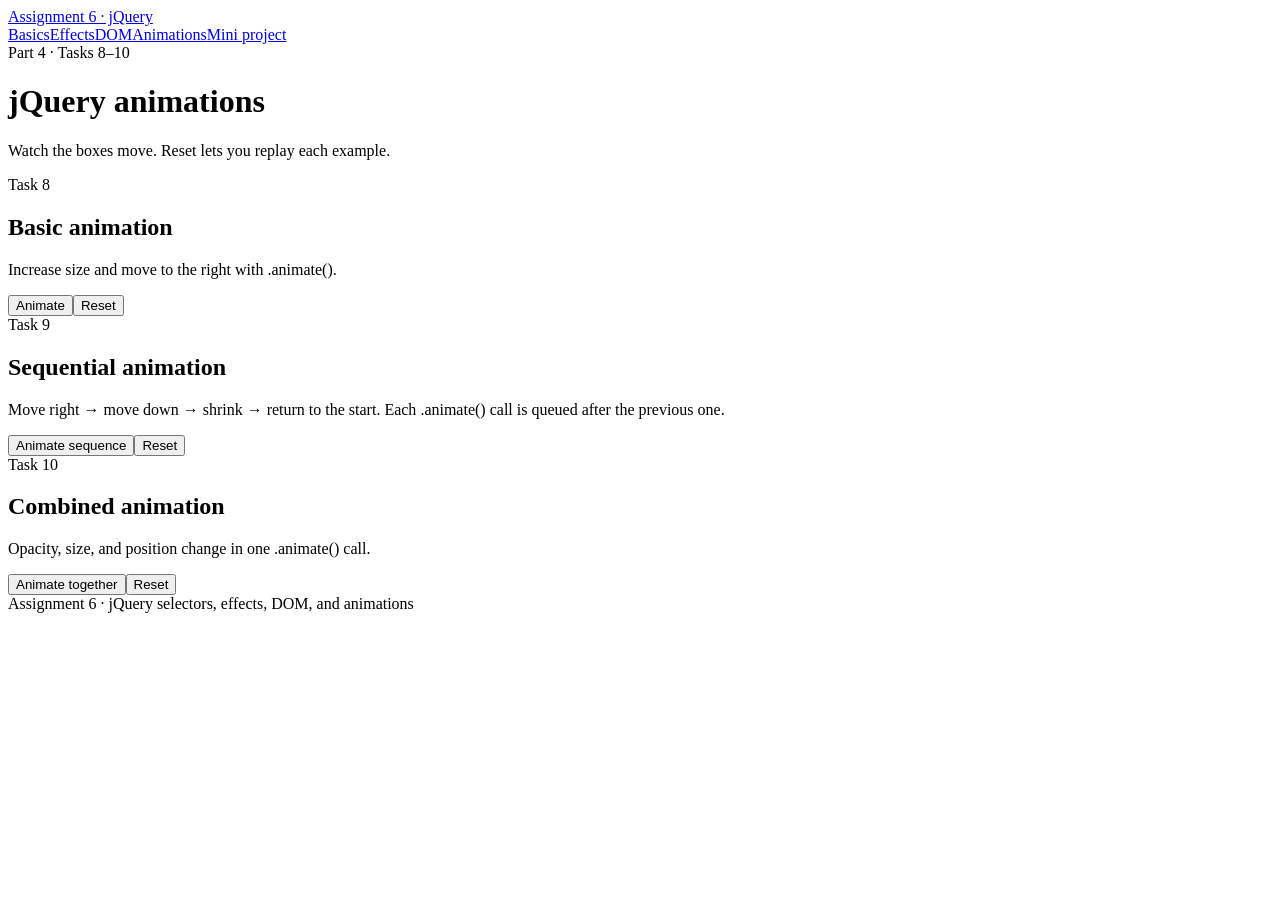
==== animations.html @ 1170bcf9 "Implement basic sequential and combined animations" ====
<!doctype html>
<html lang="en">
<head>
  <meta charset="utf-8">
  <meta name="viewport" content="width=device-width, initial-scale=1">
  <title>Animations | Assignment 6</title>
  <link rel="stylesheet" href="style.css">
  <script defer src="https://code.jquery.com/jquery-3.7.1.min.js"></script>
  <script defer src="js/animations.js"></script>
</head>
<body>
  <header class="site-header"><div class="header-inner"><a class="brand" href="index.html">Assignment 6 · jQuery</a><nav class="site-nav" aria-label="Assignment parts"><a href="index.html">Basics</a><a href="effects.html">Effects</a><a href="dom.html">DOM</a><a href="animations.html" aria-current="page">Animations</a><a href="project.html">Mini project</a></nav></div></header>
  <main class="page">
    <div class="page-intro"><span class="eyebrow">Part 4 · Tasks 8–10</span><h1>jQuery animations</h1><p>Watch the boxes move. Reset lets you replay each example.</p></div>
    <section class="task" aria-labelledby="basic-title"><span class="task-label">Task 8</span><h2 id="basic-title">Basic animation</h2><p>Increase size and move to the right with <span class="method">.animate()</span>.</p><div class="demo animation-stage"><div class="square" id="basic-square" aria-label="Orange square"></div></div><div class="actions"><button class="button" id="run-basic" type="button">Animate</button><button class="button secondary" id="reset-basic" type="button">Reset</button></div></section>
    <section class="task" aria-labelledby="sequence-title"><span class="task-label">Task 9</span><h2 id="sequence-title">Sequential animation</h2><p>Move right → move down → shrink → return to the start. Each <span class="method">.animate()</span> call is queued after the previous one.</p><div class="demo animation-stage"><div class="square blue" id="sequence-square" aria-label="Blue square"></div></div><div class="actions"><button class="button" id="run-sequence" type="button">Animate sequence</button><button class="button secondary" id="reset-sequence" type="button">Reset</button></div></section>
    <section class="task" aria-labelledby="combined-title"><span class="task-label">Task 10</span><h2 id="combined-title">Combined animation</h2><p>Opacity, size, and position change in one <span class="method">.animate()</span> call.</p><div class="demo animation-stage"><div class="square green" id="combined-square" aria-label="Green square"></div></div><div class="actions"><button class="button" id="run-combined" type="button">Animate together</button><button class="button secondary" id="reset-combined" type="button">Reset</button></div></section>
  </main><footer class="site-footer">Assignment 6 · jQuery selectors, effects, DOM, and animations</footer>
</body>
</html>
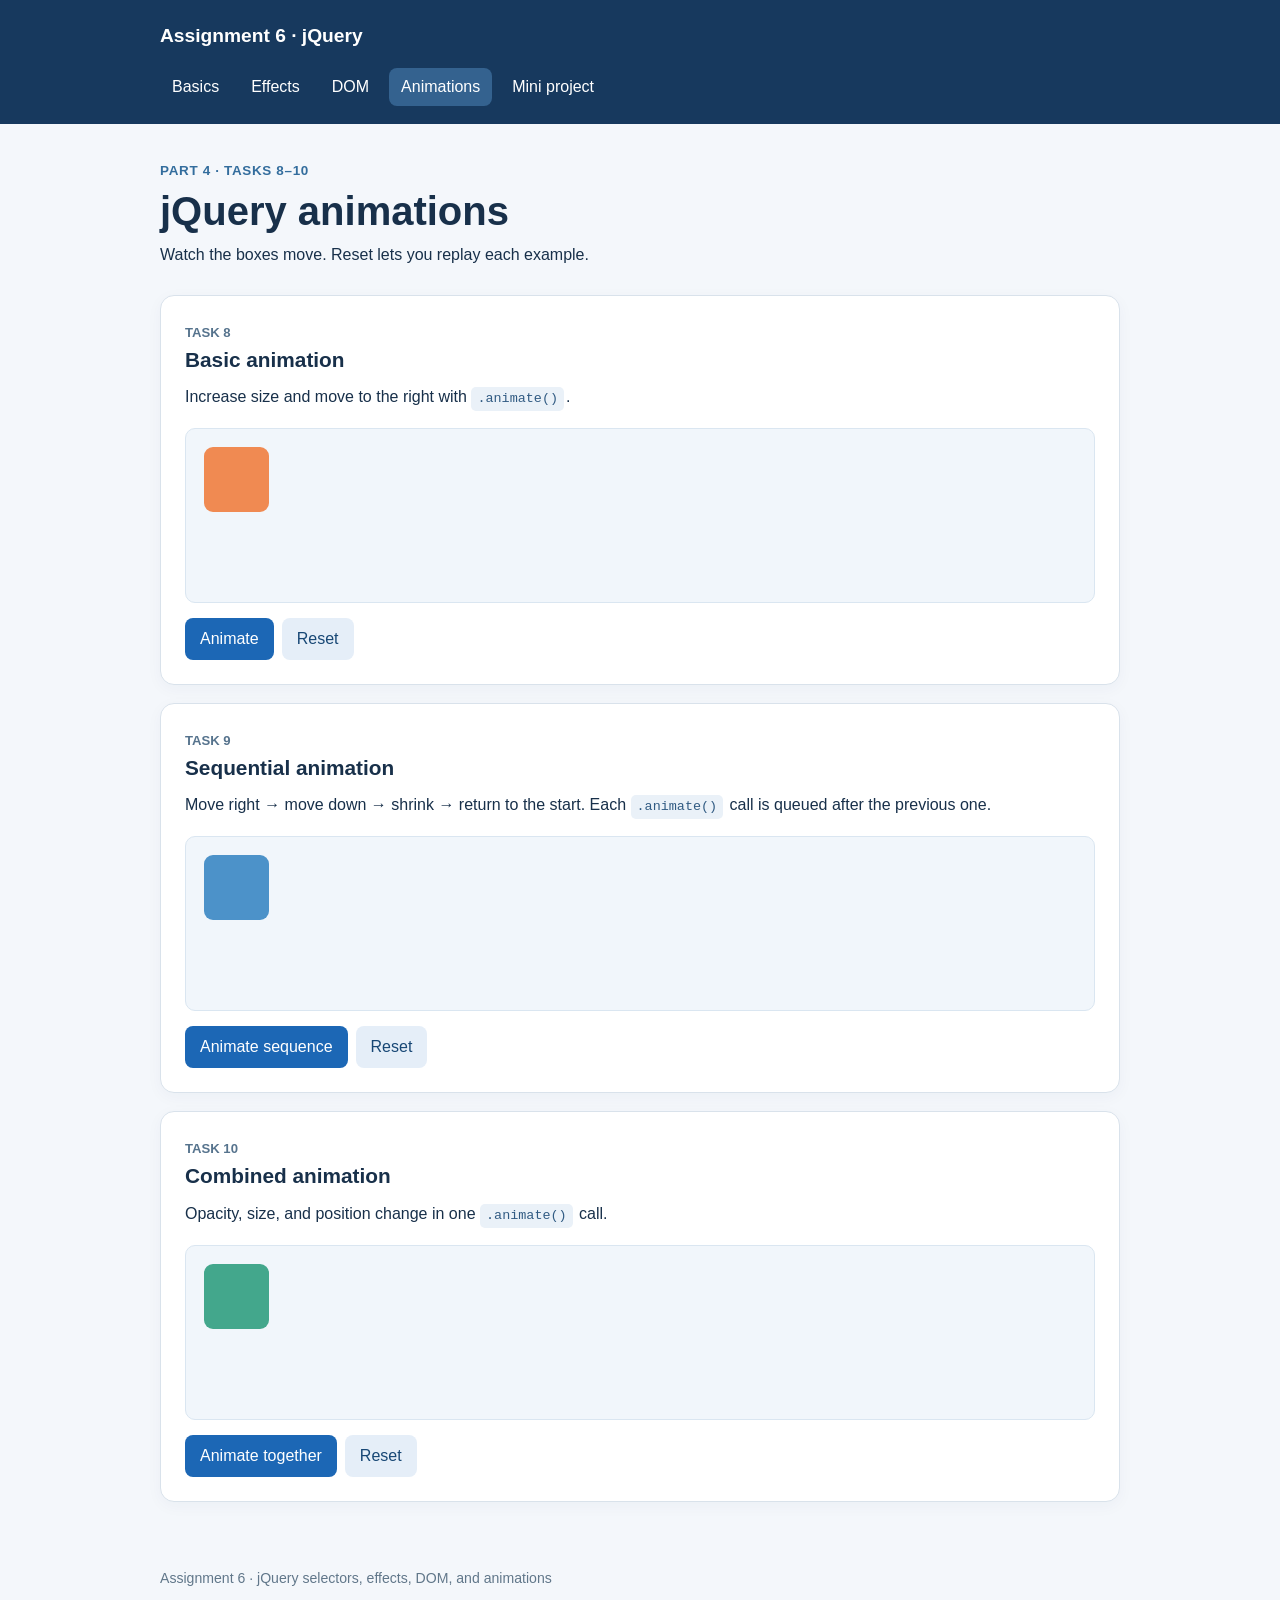
==== commit 7db08e1c: "Debug" ====
--- a/animations.html
+++ b/animations.html
@@ -1,20 +1,97 @@
 <!doctype html>
 <html lang="en">
-<head>
-  <meta charset="utf-8">
-  <meta name="viewport" content="width=device-width, initial-scale=1">
-  <title>Animations | Assignment 6</title>
-  <link rel="stylesheet" href="style.css">
-  <script defer src="https://code.jquery.com/jquery-3.7.1.min.js"></script>
-  <script defer src="js/animations.js"></script>
-</head>
-<body>
-  <header class="site-header"><div class="header-inner"><a class="brand" href="index.html">Assignment 6 · jQuery</a><nav class="site-nav" aria-label="Assignment parts"><a href="index.html">Basics</a><a href="effects.html">Effects</a><a href="dom.html">DOM</a><a href="animations.html" aria-current="page">Animations</a><a href="project.html">Mini project</a></nav></div></header>
-  <main class="page">
-    <div class="page-intro"><span class="eyebrow">Part 4 · Tasks 8–10</span><h1>jQuery animations</h1><p>Watch the boxes move. Reset lets you replay each example.</p></div>
-    <section class="task" aria-labelledby="basic-title"><span class="task-label">Task 8</span><h2 id="basic-title">Basic animation</h2><p>Increase size and move to the right with <span class="method">.animate()</span>.</p><div class="demo animation-stage"><div class="square" id="basic-square" aria-label="Orange square"></div></div><div class="actions"><button class="button" id="run-basic" type="button">Animate</button><button class="button secondary" id="reset-basic" type="button">Reset</button></div></section>
-    <section class="task" aria-labelledby="sequence-title"><span class="task-label">Task 9</span><h2 id="sequence-title">Sequential animation</h2><p>Move right → move down → shrink → return to the start. Each <span class="method">.animate()</span> call is queued after the previous one.</p><div class="demo animation-stage"><div class="square blue" id="sequence-square" aria-label="Blue square"></div></div><div class="actions"><button class="button" id="run-sequence" type="button">Animate sequence</button><button class="button secondary" id="reset-sequence" type="button">Reset</button></div></section>
-    <section class="task" aria-labelledby="combined-title"><span class="task-label">Task 10</span><h2 id="combined-title">Combined animation</h2><p>Opacity, size, and position change in one <span class="method">.animate()</span> call.</p><div class="demo animation-stage"><div class="square green" id="combined-square" aria-label="Green square"></div></div><div class="actions"><button class="button" id="run-combined" type="button">Animate together</button><button class="button secondary" id="reset-combined" type="button">Reset</button></div></section>
-  </main><footer class="site-footer">Assignment 6 · jQuery selectors, effects, DOM, and animations</footer>
-</body>
+  <head>
+    <meta charset="utf-8" />
+    <meta name="viewport" content="width=device-width, initial-scale=1" />
+    <title>Animations | Assignment 6</title>
+    <link rel="stylesheet" href="style.css" />
+    <script defer src="https://code.jquery.com/jquery-3.7.1.min.js"></script>
+    <script defer src="js/animations.js"></script>
+  </head>
+  <body>
+    <header class="site-header">
+      <div class="header-inner">
+        <a class="brand" href="index.html">Assignment 6 · jQuery</a>
+        <nav class="site-nav" aria-label="Assignment parts">
+          <a href="index.html">Basics</a><a href="effects.html">Effects</a
+          ><a href="dom.html">DOM</a
+          ><a href="animations.html" aria-current="page">Animations</a
+          ><a href="project.html">Mini project</a>
+        </nav>
+      </div>
+    </header>
+    <main class="page">
+      <div class="page-intro">
+        <span class="eyebrow">Part 4 · Tasks 8–10</span>
+        <h1>jQuery animations</h1>
+        <p>Watch the boxes move. Reset lets you replay each example.</p>
+      </div>
+      <section class="task" aria-labelledby="basic-title">
+        <span class="task-label">Task 8</span>
+        <h2 id="basic-title">Basic animation</h2>
+        <p>
+          Increase size and move to the right with
+          <span class="method">.animate()</span>.
+        </p>
+        <div class="demo animation-stage">
+          <div
+            class="square"
+            id="basic-square"
+            aria-label="Orange square"></div>
+        </div>
+        <div class="actions">
+          <button class="button" id="run-basic" type="button">Animate</button
+          ><button class="button secondary" id="reset-basic" type="button">
+            Reset
+          </button>
+        </div>
+      </section>
+      <section class="task" aria-labelledby="sequence-title">
+        <span class="task-label">Task 9</span>
+        <h2 id="sequence-title">Sequential animation</h2>
+        <p>
+          Move right → move down → shrink → return to the start. Each
+          <span class="method">.animate()</span> call is queued after the
+          previous one.
+        </p>
+        <div class="demo animation-stage">
+          <div
+            class="square blue"
+            id="sequence-square"
+            aria-label="Blue square"></div>
+        </div>
+        <div class="actions">
+          <button class="button" id="run-sequence" type="button">
+            Animate sequence</button
+          ><button class="button secondary" id="reset-sequence" type="button">
+            Reset
+          </button>
+        </div>
+      </section>
+      <section class="task" aria-labelledby="combined-title">
+        <span class="task-label">Task 10</span>
+        <h2 id="combined-title">Combined animation</h2>
+        <p>
+          Opacity, size, and position change in one
+          <span class="method">.animate()</span> call.
+        </p>
+        <div class="demo animation-stage">
+          <div
+            class="square green"
+            id="combined-square"
+            aria-label="Green square"></div>
+        </div>
+        <div class="actions">
+          <button class="button" id="run-combined" type="button">
+            Animate together</button
+          ><button class="button secondary" id="reset-combined" type="button">
+            Reset
+          </button>
+        </div>
+      </section>
+    </main>
+    <footer class="site-footer">
+      Assignment 6 · jQuery selectors, effects, DOM, and animations
+    </footer>
+  </body>
 </html>
--- a/style.css
+++ b/style.css
@@ -0,0 +1,266 @@
+:root {
+  font-family: Arial, Helvetica, sans-serif;
+  color: #18304a;
+  background: #f4f7fb;
+  line-height: 1.5;
+}
+
+* {
+  box-sizing: border-box;
+}
+body {
+  margin: 0;
+}
+button,
+input {
+  font: inherit;
+}
+button {
+  cursor: pointer;
+}
+a {
+  color: #165db5;
+}
+
+.site-header {
+  background: #17395e;
+  color: white;
+}
+.header-inner,
+.page,
+.site-footer {
+  max-width: 1000px;
+  margin: auto;
+  padding: 0 20px;
+}
+.header-inner {
+  padding-top: 22px;
+  padding-bottom: 18px;
+}
+.brand {
+  color: white;
+  font-size: 1.2rem;
+  font-weight: 700;
+  text-decoration: none;
+}
+.site-nav {
+  display: flex;
+  flex-wrap: wrap;
+  gap: 8px;
+  margin-top: 17px;
+}
+.site-nav a {
+  color: white;
+  padding: 7px 12px;
+  border-radius: 8px;
+  text-decoration: none;
+}
+.site-nav a:hover,
+.site-nav a:focus-visible,
+.site-nav a[aria-current="page"] {
+  background: #34628f;
+}
+.page {
+  padding-top: 34px;
+  padding-bottom: 48px;
+}
+.page-intro {
+  margin-bottom: 28px;
+}
+.eyebrow {
+  color: #336d9d;
+  font-size: 0.84rem;
+  font-weight: 700;
+  letter-spacing: 0.05em;
+  text-transform: uppercase;
+}
+h1 {
+  margin: 5px 0 8px;
+  font-size: clamp(1.8rem, 4vw, 2.5rem);
+  line-height: 1.2;
+}
+h2 {
+  margin: 0 0 10px;
+  font-size: 1.3rem;
+}
+h3 {
+  margin: 0 0 8px;
+  font-size: 1.04rem;
+}
+p {
+  margin: 0 0 14px;
+}
+.task {
+  background: white;
+  border: 1px solid #d9e2eb;
+  border-radius: 14px;
+  padding: 24px;
+  margin: 18px 0;
+  box-shadow: 0 4px 16px #17395e0a;
+}
+.task-label {
+  color: #56738d;
+  font-size: 0.82rem;
+  font-weight: 700;
+  text-transform: uppercase;
+}
+.demo {
+  background: #f1f6fb;
+  border: 1px solid #dae6f1;
+  border-radius: 10px;
+  padding: 18px;
+  margin: 15px 0;
+}
+.actions {
+  display: flex;
+  flex-wrap: wrap;
+  gap: 8px;
+  margin: 14px 0 0;
+}
+.button {
+  border: 0;
+  border-radius: 8px;
+  background: #1c67b5;
+  color: white;
+  padding: 9px 15px;
+  min-height: 42px;
+}
+.button:hover,
+.button:focus-visible {
+  background: #114f91;
+}
+.button:disabled {
+  opacity: 0.55;
+  cursor: not-allowed;
+}
+.button.secondary {
+  background: #e5eef8;
+  color: #174775;
+}
+.button.secondary:hover,
+.button.secondary:focus-visible {
+  background: #d5e5f5;
+}
+.method {
+  display: inline-block;
+  font-family: Consolas, monospace;
+  font-size: 0.84rem;
+  color: #315b83;
+  background: #eaf1f8;
+  padding: 2px 6px;
+  border-radius: 5px;
+  margin: 2px 2px 2px 0;
+}
+.note {
+  color: #536b80;
+  font-size: 0.93rem;
+}
+.preview-image {
+  display: block;
+  width: min(100%, 360px);
+  height: auto;
+  border-radius: 10px;
+  border: 1px solid #c8d7e4;
+}
+.demo-list {
+  margin: 0;
+  padding-left: 25px;
+}
+.demo-list li {
+  padding: 3px 0;
+}
+.field {
+  display: block;
+  margin: 12px 0;
+}
+.field span {
+  display: block;
+  font-weight: 700;
+  margin-bottom: 5px;
+}
+.field input {
+  width: min(100%, 400px);
+  border: 1px solid #a9bdcf;
+  border-radius: 8px;
+  padding: 9px 11px;
+  background: white;
+}
+.field input:focus-visible {
+  outline: 2px solid #1c67b5;
+  outline-offset: 1px;
+}
+.animation-stage {
+  height: 175px;
+  position: relative;
+  overflow: hidden;
+}
+.square {
+  position: relative;
+  left: 0;
+  top: 0;
+  width: 65px;
+  height: 65px;
+  border-radius: 9px;
+  background: #f08a52;
+}
+.square.blue {
+  background: #4c92c9;
+}
+.square.green {
+  background: #43a78c;
+}
+.accordion {
+  border: 1px solid #d5e1ec;
+  border-radius: 10px;
+  overflow: hidden;
+}
+.accordion-item + .accordion-item {
+  border-top: 1px solid #d5e1ec;
+}
+.accordion-item h3 {
+  margin: 0;
+}
+.accordion-trigger {
+  width: 100%;
+  padding: 16px 18px;
+  border: 0;
+  background: #f1f6fb;
+  color: #18395a;
+  text-align: left;
+  font-weight: 700;
+  display: flex;
+  justify-content: space-between;
+  gap: 10px;
+}
+.accordion-trigger:hover,
+.accordion-trigger:focus-visible,
+.accordion-trigger[aria-expanded="true"] {
+  background: #e2effa;
+}
+.accordion-panel {
+  display: none;
+  padding: 18px;
+  background: white;
+}
+.accordion-panel p:last-child {
+  margin-bottom: 0;
+}
+.site-footer {
+  color: #61778a;
+  padding-bottom: 30px;
+  font-size: 0.88rem;
+}
+@media (max-width: 540px) {
+  .task {
+    padding: 18px;
+  }
+  .header-inner {
+    padding-top: 18px;
+  }
+  .site-nav {
+    gap: 3px;
+  }
+  .site-nav a {
+    padding: 7px 9px;
+  }
+}
